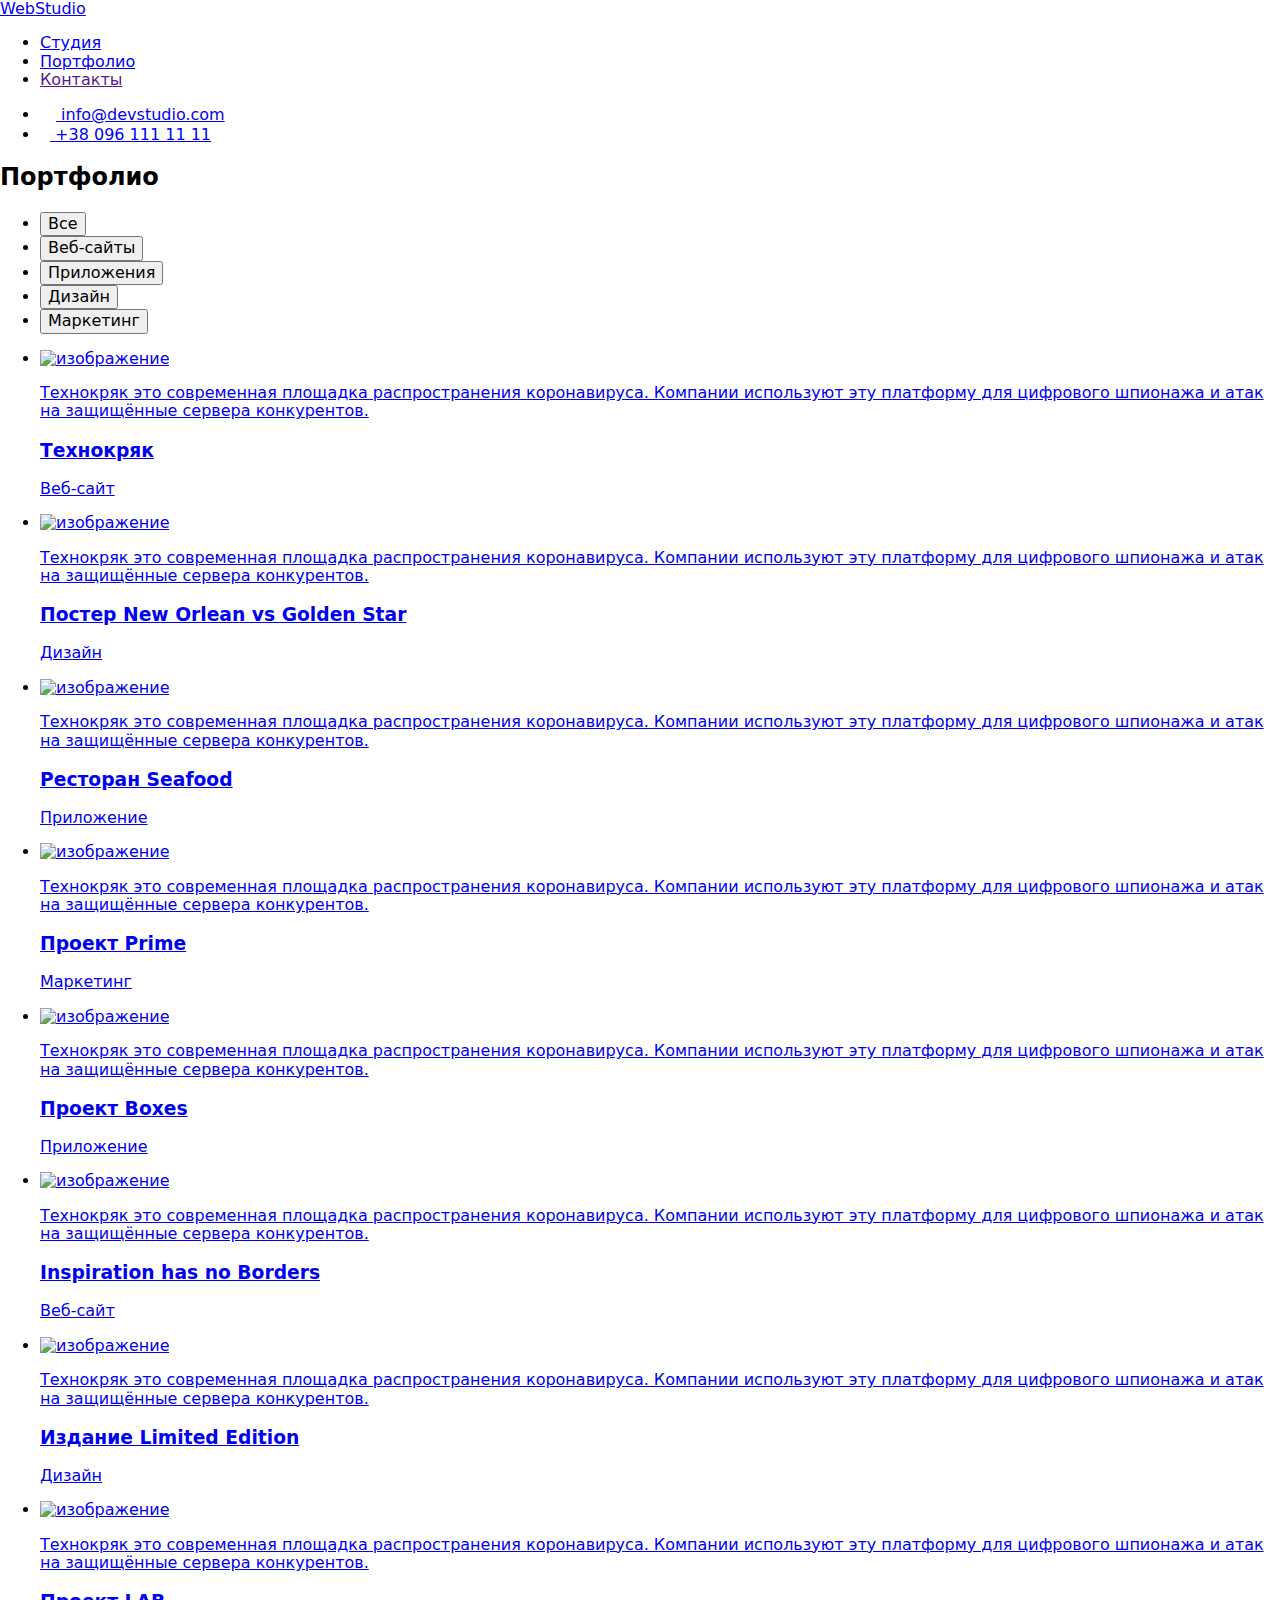
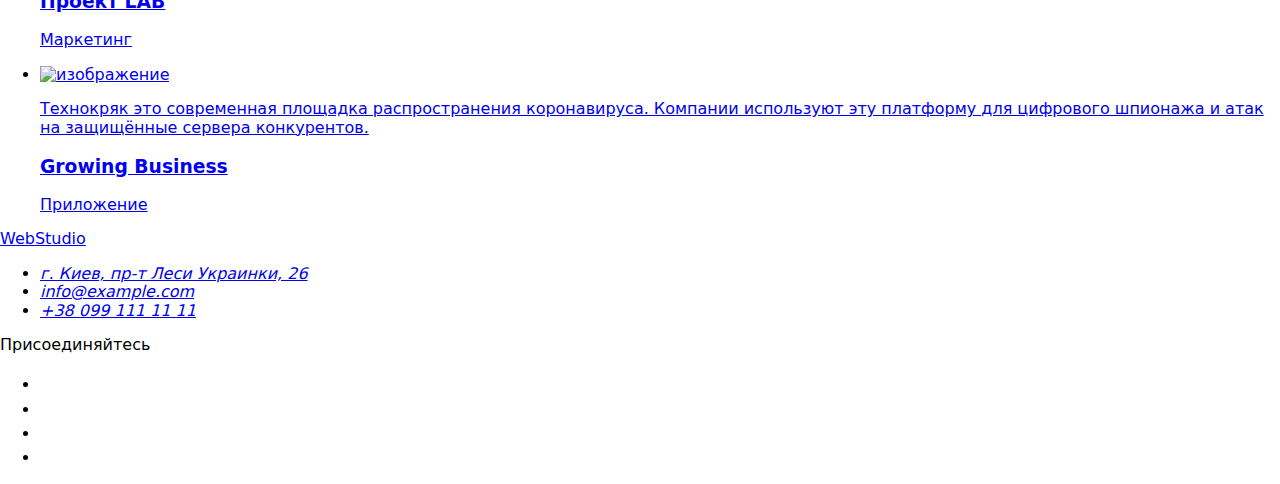
==== portfolio.html @ a1d37b4c "Create portfolio.html" ====
<!DOCTYPE html>
<html lang="ru">

  <head>
    <meta charset="UTF-8">
    <meta http-equiv="X-UA-Compatible" content="IE=Edge">
    <meta name="viewport" content="width=device-width, initial-scale=1.0">
    <title>Web Studio</title>
    <link rel="preconnect" href="https://fonts.googleapis.com">
    <link rel="preconnect" href="https://fonts.gstatic.com" crossorigin>
    <link href="https://fonts.googleapis.com/css2?family=Raleway:wght@700&family=Roboto:wght@400;500;700;900&display=swap" rel="stylesheet">
    <link rel="stylesheet" href="https://cdnjs.cloudflare.com/ajax/libs/modern-normalize/1.1.0/modern-normalize.min.css"/>
    <link rel="stylesheet" href="./css/styles.css"/>
  </head>

  <body>

    <!-- шапка сайта -->
    <header>
      <div class="container nav-header">
        <!-- навигация -->
        <nav class="nav">
          <a href="./index.html" class="logo">Web<span class="studio-header">Studio</span></a>
          <ul class="site-nav list">
            <li>
              <a href="./index.html" class="site-nav-item link">Студия</a>
            </li>
            <li class="nav-portfolio">
              <a href="./portfolio.html" class="site-nav-item link current">Портфолио</a>
            </li>
            <li>
              <a href="" class="site-nav-item link">Контакты</a>
            </li>
          </ul>
        </nav>
    
        <!-- контакты в шапке -->
        <ul class="contacts list">
          <li lang="en">
            <a href="mailto:info@devstudio.com" class="link mail">
              <svg class="icon-envelope" width="16" height="12">
                <use href="./images/icons.svg#icon-envelope"></use>
              </svg>
              <span>info@devstudio.com</span>
            </a>
          </li>
          <li>
            <a href="tel:+380961111111" class="link tel">
              <svg class="icon-smartphone" width="10" height="16">
                <use href="./images/icons.svg#icon-smartphone"></use>
              </svg>
              <span>+38 096 111 11 11</span>
            </a>
          </li>
        </ul>
      </div>
    </header>

    <!-- main container -->
    <main>
      <!-- Портфолио-->
      <section class="portfolio section">
        
        <div class="container filters">
          <!-- заголовок Портфолио будет скрыт-->
          <h2 class="title visually-hidden">Портфолио</h2>
          <!-- навигация по фильтрам -->
          <ul class="list filter-buttons">
            <li class="btn-filter">
              <button type="button" class="button btn-fltr">Все</button>
            </li>
            <li class="btn-filter">
              <button type="button" class="button btn-fltr">Веб-сайты</button>
            </li>
            <li class="btn-filter">
              <button type="button" class="button btn-fltr">Приложения</button>
            </li>
            <li class="btn-filter">
              <button type="button" class="button btn-fltr">Дизайн</button>
            </li>
            <li class="btn-filter">
              <button type="button" class="button btn-fltr">Маркетинг</button>
            </li>
          </ul>
        
          <!--Карточки продуктов компании-->
          <ul class="products list">
            <li class="product-item">
              <a href="#" class="product-link link">
                <div class="card-thumb">
                  <img class="product-img no-gap" src="./images/project-1-opt.jpeg" alt="изображение" width="370">
                  <p class="product-overflow">Технокряк это современная площадка распространения коронавируса. Компании используют эту платформу для цифрового шпионажа и атак на защищённые сервера конкурентов.</p>
                </div>
                <div class="product-description">
                  <h3 class="product-item-name title">Технокряк</h3>
                  <p class="product-item-type">Веб-сайт</p>
                </div>
              </a>
            </li>

            <li class="product-item">
              <a href="#" class="product-link link">
                <div class="card-thumb">
                  <img class="product-img no-gap" src="./images/project-2-opt.jpeg" alt="изображение" width="370">
                  <p class="product-overflow">Технокряк это современная площадка распространения коронавируса. Компании используют эту платформу для цифрового шпионажа и атак на защищённые сервера конкурентов.</p>
                </div>
                <div class="product-description">
                  <h3 class="product-item-name title">Постер New Orlean vs Golden Star</h3>
                  <p class="product-item-type">Дизайн</p>
                </div>
              </a>
            </li>

            <li class="product-item">
              <a href="#" class="product-link link">
                <div class="card-thumb">
                  <img class="product-img no-gap" src="./images/project-3-opt.jpeg" alt="изображение" width="370">
                  <p class="product-overflow">Технокряк это современная площадка распространения коронавируса. Компании используют эту платформу для цифрового шпионажа и атак на защищённые сервера конкурентов.</p>
                </div>
                <div class="product-description">
                  <h3 class="product-item-name title">Ресторан Seafood</h3>
                  <p class="product-item-type">Приложение</p>
                </div>
              </a>
            </li>

            <li class="product-item">
              <a href="#" class="product-link link">
                <div class="card-thumb">
                  <img class="product-img no-gap" src="./images/project-4-opt.jpeg" alt="изображение" width="370">
                  <p class="product-overflow">Технокряк это современная площадка распространения коронавируса. Компании используют эту платформу для цифрового шпионажа и атак на защищённые сервера конкурентов.</p>
                </div>
                <div class="product-description">
                  <h3 class="product-item-name title">Проект Prime</h3>
                  <p class="product-item-type">Маркетинг</p>
                </div>
              </a>
            </li>

            <li class="product-item">
              <a href="#" class="product-link link">
                <div class="card-thumb">
                  <img class="product-img no-gap" src="./images/project-5-opt.jpeg" alt="изображение" width="370">
                  <p class="product-overflow">Технокряк это современная площадка распространения коронавируса. Компании используют эту платформу для цифрового шпионажа и атак на защищённые сервера конкурентов.</p>
                </div>
                <div class="product-description">
                  <h3 class="product-item-name title">Проект Boxes</h3>
                  <p class="product-item-type">Приложение</p>
                </div>
              </a>
            </li>

            <li class="product-item">
              <a href="#" class="product-link link">
                <div class="card-thumb">
                  <img class="product-img no-gap" src="./images/project-6-opt.jpeg" alt="изображение" width="370">
                  <p class="product-overflow">Технокряк это современная площадка распространения коронавируса. Компании используют эту платформу для цифрового шпионажа и атак на защищённые сервера конкурентов.</p>
                </div>
                <div class="product-description">
                  <h3 class="product-item-name title">Inspiration has no Borders</h3>
                  <p class="product-item-type">Веб-сайт</p>
                </div>
              </a>
            </li>

            <li class="product-item">
              <a href="#" class="product-link link"><div class="card-thumb">
                <img class="product-img no-gap" src="./images/project-7-opt.jpeg" alt="изображение" width="370">
                <p class="product-overflow">Технокряк это современная площадка распространения коронавируса. Компании используют эту платформу для цифрового шпионажа и атак на защищённые сервера конкурентов.</p>
              </div>
              <div class="product-description">
                <h3 class="product-item-name title">Издание Limited Edition</h3>
                <p class="product-item-type">Дизайн</p>
              </div></a>
            </li>

            <li class="product-item">
              <a href="#" class="product-link link">
                <div class="card-thumb">
                  <img class="product-img no-gap" src="./images/project-8-opt.jpeg" alt="изображение" width="370">
                  <p class="product-overflow">Технокряк это современная площадка распространения коронавируса. Компании используют эту платформу для цифрового шпионажа и атак на защищённые сервера конкурентов.</p>
                </div>
                <div class="product-description">
                  <h3 class="product-item-name title">Проект LAB</h3>
                  <p class="product-item-type">Маркетинг</p>
                </div>
              </a>
            </li>

            <li class="product-item">
              <a href="#" class="product-link link">
                <div class="card-thumb">
                  <img class="product-img no-gap" src="./images/project-9-opt.jpeg" alt="изображение" width="370">
                  <p class="product-overflow">Технокряк это современная площадка распространения коронавируса. Компании используют эту платформу для цифрового шпионажа и атак на защищённые сервера конкурентов.</p>
                </div>
                <div class="product-description">
                  <h3 class="product-item-name title">Growing Business</h3>
                  <p class="product-item-type">Приложение</p>
                </div>
              </a>
            </li>
          </ul>
        </div>
      </section>
    </main>

    <!-- Футер -->
    <footer class="footer">
      <!-- логотип b адрес компании в футере -->
      <div class="container foot">
        <div class="footer-contacts">
          <a href="./index.html" class="logo ftr">Web<span class="studio-footer">Studio</span></a>
          <address class="address">
            <ul class="list address-content">
              <li class="address-item">
                <a class="address-link" href="https://goo.gl/maps/2N1WNVQ2svkCa77E6" target="_blank"
                  rel="noopener norefferer nofollow">г. Киев, пр-т Леси Украинки, 26</a>
              </li>
              <li class="address-item">
                <a lang="en" href="mailto:info@example.com" class="footer-contact link">info@example.com</a>
              </li>
              <li class="address-item">
                <a href="tel:+380991111111" class="footer-contact link">+38 099 111 11 11</a>
              </li>
            </ul>
          </address>
        </div>
        <div class="join">
          <p class="join-btn">Присоединяйтесь</p>
          <div class="interactive">
            <ul class="list social-links">
              <li class="social-link">
                <a href="#" class="link social ft">
                  <svg class="icon-social" width="20" height="20">
                    <use href="./images/icons.svg#icon-instagram"></use>
                  </svg>
                </a>
              </li>
              <li class="social-link">
                <a href="#" class="link social ft">
                  <svg class="icon-social" width="20" height="20">
                    <use href="./images/icons.svg#icon-twitter"></use>
                  </svg>
                </a>
              </li>
              <li class="social-link">
                <a href="#" class="link social ft">
                  <svg class="icon-social" width="20" height="20">
                    <use href="./images/icons.svg#icon-facebook"></use>
                  </svg>
                </a>
              </li>
              <li class="social-link">
                <a href="#" class="link social ft">
                  <svg class="icon-social" width="20" height="20">
                    <use href="./images/icons.svg#icon-linkedin"></use>
                  </svg>
                </a>
              </li>
            </ul>
          </div>
        </div>
      </div>
    </footer>
  </body>
</html>
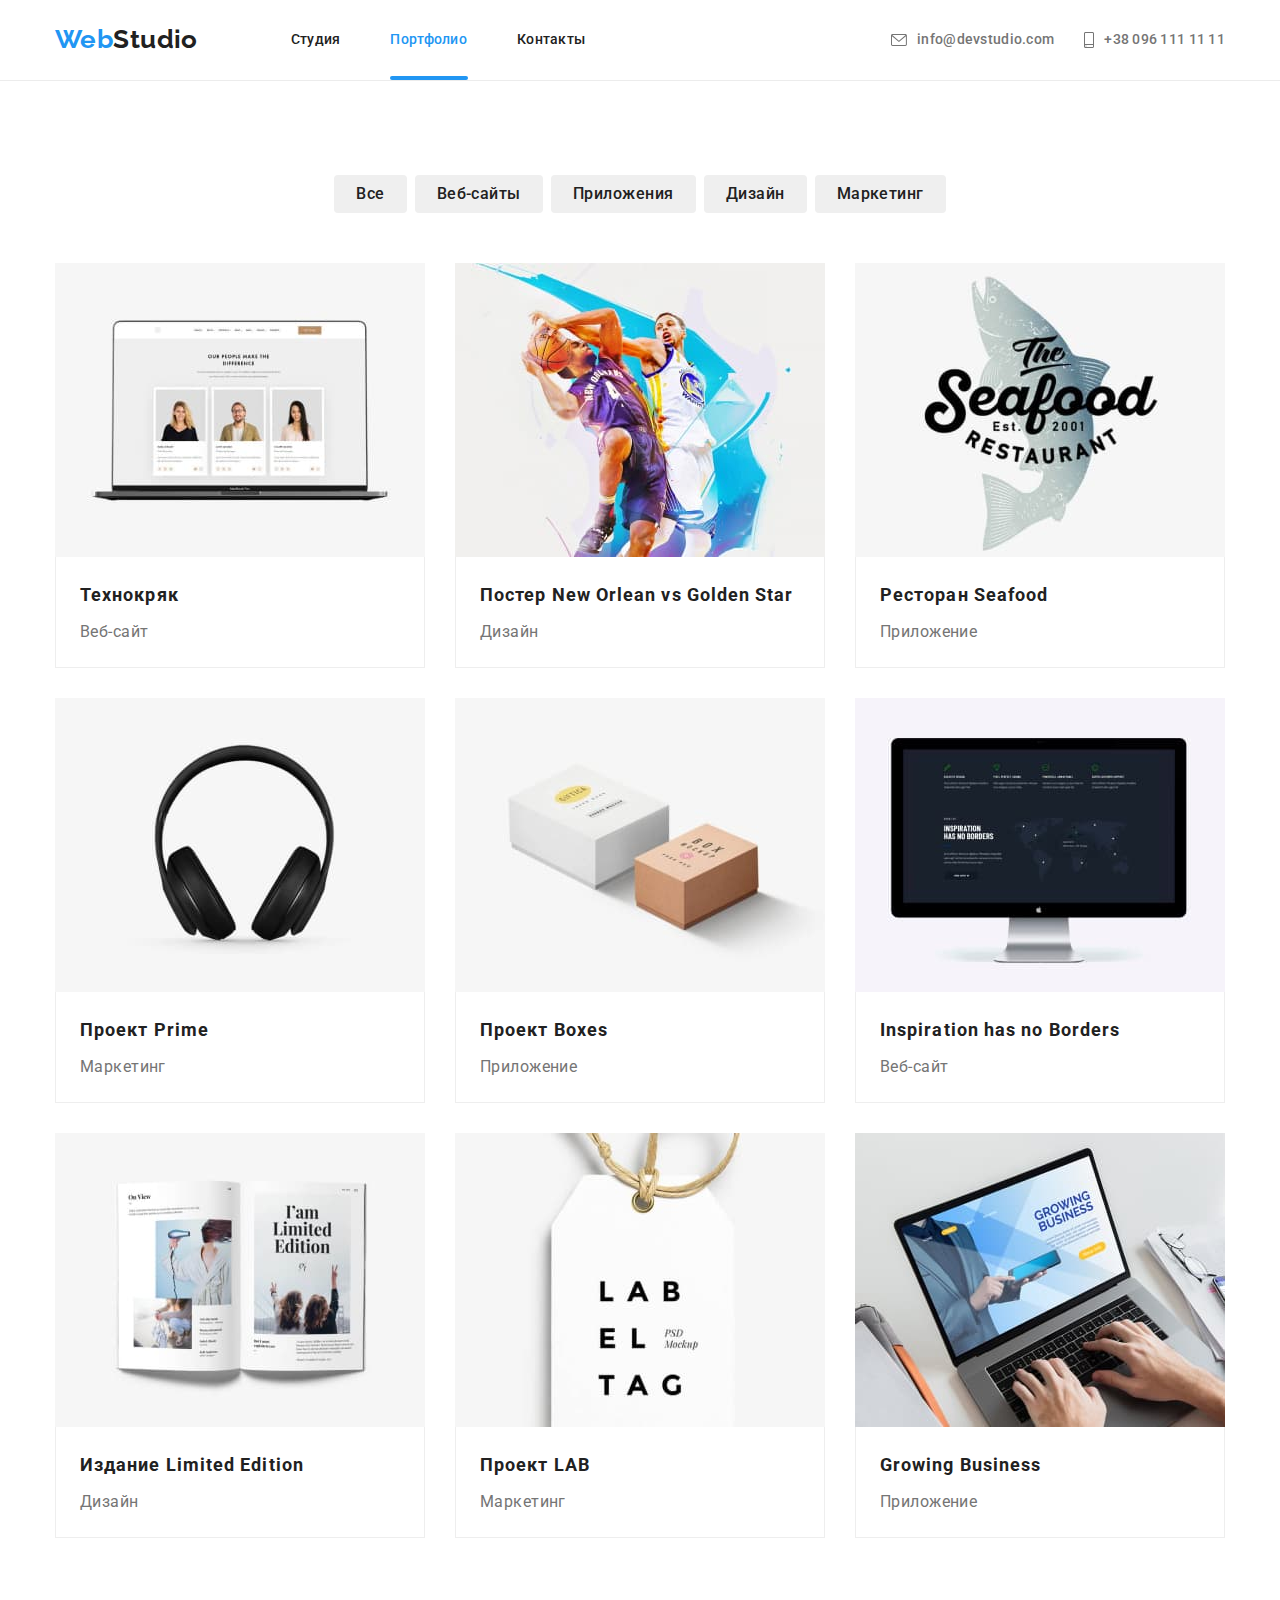
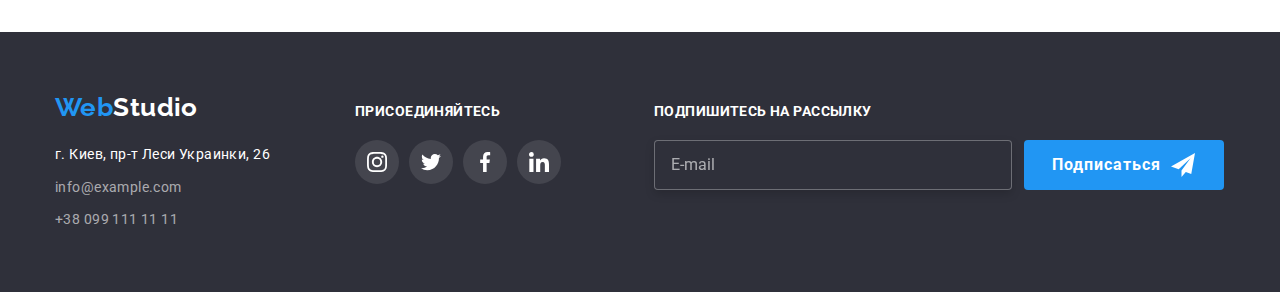
==== commit b93d3199: "Adds input styles in footer" ====
--- a/portfolio.html
+++ b/portfolio.html
@@ -260,6 +260,18 @@
             </ul>
           </div>
         </div>
+        <div class="send">
+          <p class="send-label">Подпишитесь на рассылку</p>
+          <div class="send-box">
+            <input type="email" class="send-input" placeholder="E-mail">
+            <button type="submit" class="button sent">
+              <span class="send-losung">Подписаться</span>
+              <svg class="icon-send" width="24" height="24">
+                <use href="./images/icons.svg#icon-icon-send-opt"></use>
+              </svg>
+            </button>
+          </div>
+        </div>
       </div>
     </footer>
   </body>
--- a/css/styles.css
+++ b/css/styles.css
@@ -0,0 +1,829 @@
+/* цвет фона #FFFFFF;
+вторичный цвет фона #F5F4FA;
+третичный цвет фона #2F303A;
+основной цвет текста #757575;
+вторичный цвет текста (заголовки) #212121;
+цвет эффектов  #2196F3;
+цвет заливки иконок соцсетей #AFB1B8;
+цвет фон модалки background: rgba(0, 0, 0, 0.2);
+ */
+:root {
+	--primary-text-color: #757575;
+	--secondary-text-color: #212121;
+	--secondary-background-color: #F5F4FA;
+	--tertiary-background-color: #2F303A;
+	--conditions-color: #2196F3;
+	--conditions-subcolor: #FFFFFF;
+	--social-link-fill: #AFB1B8;
+	--social-link-subfill: #FFFFFF;
+	--modal-background-color: rgba(0, 0, 0, 0.2);
+}
+
+body {
+	font-family: Roboto, sans-serif;
+	font-size: 14px;
+	line-height: 1.7;
+	letter-spacing: 0.03em;
+	color: #757575;
+	background-color: #FFFFFF;
+    
+}
+
+p {
+	margin-top: 0;
+	margin-bottom: 0;
+}
+
+.section {
+	padding-top: 94px;
+	padding-bottom: 94px;
+}
+
+
+
+.container {
+	width: 1200px;
+	padding-left: 15px;
+	padding-right: 15px;
+	margin: 0 auto;
+}
+
+.link {
+	text-decoration: none;
+	font-style:normal;
+	color: var(--primary-text-color);
+}
+
+
+.button {
+	display: inline-block;
+	border: none;
+	border-radius: 4px;
+	cursor: pointer;
+	font-family: inherit;
+	padding: 0;
+	color: var(--secondary-text-color);
+}
+
+.button:hover,
+.button:focus {
+	color: var(--conditions-subcolor);
+	background-color: var(--conditions-color);
+}
+
+.title {
+	color: var(--secondary-text-color);
+	margin-top: 0;
+	margin-bottom: 0;
+}
+
+.list {
+	list-style: none;
+	margin: 0;
+	padding: 0;
+}
+
+.no-gap {
+	display: block;
+	max-width: 100%;
+	height: auto;
+}
+
+/* шапка */
+
+header {
+	border-bottom: 1px solid #ECECEC;
+}
+
+.container.nav-header {
+	display: flex;
+	align-items: center;
+}
+
+.nav {
+	display: flex;
+	margin-right: auto;
+}
+
+.logo {
+	display: block;
+	padding-top: 24px;
+	padding-bottom: 25px;
+	margin-right: 93px;
+
+	color: var(--conditions-color);
+	text-decoration: none;
+	font-family: Raleway;
+	font-weight: bold;
+	font-size: 26px;
+	line-height: 1.19;
+	
+	cursor: default;
+}
+
+.studio-header {
+	color: var(--secondary-text-color);
+}
+
+.site-nav.list {
+	display: flex;
+}
+
+.site-nav > li:not(:last-child){
+	margin-right: 50px;
+}
+
+.site-nav-item {
+	display: block;
+	padding-top: 32px;
+	padding-bottom: 32px;
+	
+	color: var(--secondary-text-color);
+	font-weight: 500;
+	line-height: 1.14;
+	letter-spacing: 0.02em;
+}
+
+.site-nav-item.current {
+	color: var(--conditions-color);
+}
+
+
+.site-nav-item.link:hover,
+.site-nav-item.link:focus {
+	color: var(--conditions-color);
+}
+
+.nav-studio {
+	position: relative;
+}
+
+.nav-studio .current::after {
+	content: '';
+	display: block;
+	position: absolute;
+	left: 0;
+	top: 76px;
+
+	width: 48px;
+	height: 4px;
+
+	background: #2196F3;
+	border-radius: 2px;
+}
+
+.nav-portfolio {
+	position: relative;
+}
+
+.nav-portfolio .current::after {
+	content: '';
+	display: block;
+	position: absolute;
+	left: 0;
+	top: 76px;
+
+	width: 78px;
+	height: 4px;
+
+	background: #2196F3;
+	border-radius: 2px;
+}
+
+.contacts {
+	display: flex;
+	padding-top: 32px;
+	padding-bottom: 32px;
+
+	font-weight: 500;
+	line-height: 1.1;
+	letter-spacing: 0.02em;
+}
+
+.contacts > li:not(:last-child){
+	margin-right: 30px;
+}
+
+.link.mail,
+.link.tel {
+	display: flex;
+	align-items: center;
+}
+
+.link.mail:hover,
+.link.tel:hover,
+.link.mail:focus,
+.link.tel:focus{
+	color: var(--conditions-color);
+}
+
+.icon-envelope,
+.icon-smartphone {
+	margin-right: 10px;
+	
+	fill: currentColor;
+}
+
+
+/* main */
+
+/* hero */
+
+
+.hero.section {
+	max-width: 1600px;
+	min-height: 600px;
+	margin-left: auto;
+	margin-right: auto;
+	padding-top: 200px;
+	padding-bottom: 200px;
+	
+	text-align: center;
+	
+	background-color: #C4C4C4;
+	background-image: linear-gradient(to right, rgba(47, 48, 58, 0.4), rgba(47, 48, 58, 0.4)), url('../images/hero-img-opt.jpeg');	
+	background-size: cover;
+	background-position: center;
+	background-repeat: no-repeat;
+}
+
+.btn-hero {
+	padding: 10px 32px;
+	
+	font-weight: 700;
+	font-size: 16px;
+	line-height: 1.87;
+	letter-spacing: 0.06em;
+
+	color: var(--conditions-subcolor); 
+	background-color: var(--conditions-color);
+	
+	transition: color 250ms cubic-bezier(0.4, 0, 0.2, 1), background-color 250ms cubic-bezier(0.4, 0, 0.2, 1), box-shadow 250ms cubic-bezier(0.4, 0, 0.2, 1);
+}
+
+.button.btn-hero:hover,
+.button.btn-hero:focus {
+	background-color: #188CE8;
+	box-shadow: 0px 4px 4px rgba(0, 0, 0, 0.15);
+}
+
+.title-hero {
+	margin-top: 0;
+	margin-bottom: 30px;
+
+	color: var(--conditions-subcolor);
+	font-weight: 900;
+	font-size: 44px;
+	line-height: 1.4;
+	letter-spacing: 0.06em;
+	text-transform: uppercase;
+	
+}
+
+/* features */
+
+.our-features.section {
+	padding-bottom: 0;
+}
+
+
+.visually-hidden {
+	position: absolute;
+	white-space: nowrap;
+	width: 1px;
+	height: 1px;
+	overflow: hidden;
+	border: 0;
+	padding: 0;
+	clip: rect(0 0 0 0);
+	clip-path: inset(50%);
+	margin: -1px;
+}
+
+.features {
+	display: flex;
+}
+
+.feature-item.title {
+	margin-bottom: 10px;
+}
+
+.feature-card:not(:last-child){
+	margin-right: 30px;
+}
+
+.feature-card {
+	flex-basis: calc(100%/4);
+}
+
+.feature-icon {
+	display: flex;
+	justify-content: center;
+	align-items: center;
+
+	width: 270px;
+	height: 120px;
+	margin-bottom: 30px;
+
+	border-radius: 4px;
+	background-color: var(--secondary-background-color);
+} 
+
+.feature-item {
+	font-size: 14px;
+	line-height: 1.14;
+	text-transform: uppercase;
+}
+
+.feature-item-description {
+	line-height: 1.71;
+	font-weight: 400;
+}
+
+/* occupation and team */
+
+.occupation.title,
+.our-team.title,
+.clients.title {
+	margin-bottom: 50px;
+	
+	font-size: 36px;
+	line-height: 1.17;
+}
+
+.container.occupations, 
+.container.team-cards,
+.container.clients {
+	text-align: center;
+}
+
+.occup-imgs {
+	display: flex;
+}
+
+.occup-img:not(:last-child){
+	margin-right: 30px;
+}
+
+.occup-img {
+position: relative;
+
+	flex-basis: calc(100%/3);
+	text-align: center;
+}
+
+.occup-description {
+	position: absolute;
+	bottom: 0;
+	width:100%;
+	min-height: 70px;
+
+	display: flex;
+	justify-content: center;
+	align-items: center;
+
+	font-weight: bold;
+	font-size: 14px;
+	line-height: 1.14;
+	letter-spacing: 0.03em;
+	text-transform: uppercase;
+
+	background-color: rgba(47, 48, 58, 0.8);
+	color: var(--conditions-subcolor);
+}
+
+.team {
+	background-color: var(--secondary-background-color);
+}
+
+.team-members {
+	display: flex;
+}
+
+.team-member:not(:last-child){
+	margin-right: 30px;
+}
+
+.team-member {
+	background: var(--conditions-subcolor);
+	box-shadow: 0px 1px 3px rgba(0, 0, 0, 0.12), 0px 1px 1px rgba(0, 0, 0, 0.14), 0px 2px 1px rgba(0, 0, 0, 0.2);
+	border-radius: 0px 0px 4px 4px;
+}
+
+.member-description {
+	padding-top: 30px;
+	padding-bottom: 30px;	
+}
+
+.team-member-name {
+	font-weight: 500;
+	font-size: 16px;
+	line-height: 1.19;
+	text-align: center;
+	margin-bottom: 10px;
+}
+
+.team-member-area {
+	line-height: 1.19;
+	text-align: center;
+	margin-bottom: 16px;
+}
+
+.social-links {
+	display: flex;
+	justify-content: center;
+	align-items: center;
+}
+
+.social-link {
+	display: flex;
+}
+
+.social-link:not(:last-child) {
+	margin-right: 10px;
+}
+
+.link.social {
+	display: flex;
+	justify-content: center;
+	align-items: center;
+	width: 44px;
+	height: 44px;
+	border-radius: 50%;
+
+	color: var(--social-link-fill);
+
+	transition: background-color 250ms cubic-bezier(0.4, 0, 0.2, 1), color 250ms cubic-bezier(0.4, 0, 0.2, 1);
+}
+
+.link.social:hover,
+.link.social:focus {
+	background-color: var(--conditions-color);
+	color: var(--social-link-subfill);
+}
+
+.icon-social {
+	fill: currentColor;
+}
+
+
+/* clients */
+
+
+.list.clients-icons {
+	display: flex;
+	justify-content: center;
+	align-items: center;
+}
+
+.client {
+	display: flex;
+	justify-content: center;
+	align-items: center;
+
+	box-sizing: border-box;
+	width: 170px;
+	height: 92px;
+}
+
+.client:not(:last-child) {
+	margin-right: 30px;
+}
+
+.link.client-link {
+	display: flex;
+	padding: 16px 32px;
+	
+	color: var(--social-link-fill);
+	border: 1px solid #AFB1B8;
+	border-radius: 4px;
+	
+	transition: border-color 250ms cubic-bezier(0.4, 0, 0.2, 1), color 250ms cubic-bezier(0.4, 0, 0.2, 1);
+}
+
+.link.client-link:hover,
+.link.client-link:focus {
+	color: var(--conditions-color);
+	border-color: var(--conditions-color);
+}
+
+.client .icon-client {
+	fill: currentColor;
+}
+
+
+
+/* main portfolio*/
+
+/* filters (код скрытия заголовка в features) */
+
+.list.filter-buttons {
+	margin-bottom: 50px;
+}
+
+.filter-buttons {
+	display: flex;
+	justify-content: center;
+}
+
+.btn-filter:not(:last-child){
+	margin-right: 8px;
+}
+
+.btn-fltr {
+	padding: 6px 22px;
+	
+	font-weight: 500;
+	font-size: 16px;
+	line-height: 1.63;
+	letter-spacing: 0.03em;
+
+
+	transition: background-color 250ms cubic-bezier(0.4, 0, 0.2, 1), box-shadow 250ms cubic-bezier(0.4, 0, 0.2, 1);
+}
+
+.btn-fltr:hover,
+.btn-fltr:focus {
+	box-shadow: 0px 3px 1px rgba(0, 0, 0, 0.1), 0px 1px 2px rgba(0, 0, 0, 0.08), 0px 2px 2px rgba(0, 0, 0, 0.12);
+}
+
+/* grid */
+
+.products.list {
+	display: flex;
+	flex-wrap: wrap;
+	margin-top: -30px;
+	margin-right: -30px;
+}
+
+.product-item {
+	flex-basis: calc(100%/3-30px);
+	margin-top: 30px;
+	margin-right: 30px;
+
+	border-bottom: 1px solid #EEEEEE;
+	background: #FFFFFF;
+}
+
+.product-link.link {
+	display: block;
+
+	transition: box-shadow 250ms cubic-bezier(0.4, 0, 0.2, 1);
+}
+
+.product-link:hover,
+.product-link:focus {
+	box-shadow: 0px 1px 1px rgba(0, 0, 0, 0.12), 0px 4px 4px rgba(0, 0, 0, 0.06), 1px 4px 6px rgba(0, 0, 0, 0.16);
+}
+
+.product-item-name {
+	margin-bottom: 4px;
+	
+	font-size: 18px;
+	line-height: 2;
+	letter-spacing: 0.06em;
+}
+
+.product-item-type {
+	font-size: 16px;
+	line-height: 1.87;
+}
+
+.product-description {
+	padding: 20px 24px;
+	
+	border-right: 1px solid #EEEEEE;
+	border-left: 1px solid #EEEEEE;	
+}
+
+.card-thumb {
+	position: relative;
+	overflow: hidden;
+
+}
+
+.product-overflow {
+	position: absolute;
+	top: 0;
+	left: 0;
+	padding: 63px 24px;
+	text-align: left;
+	width: 100%;
+	height: 100%;
+
+	font-size: 18px;
+	line-height: 1.56;
+	letter-spacing: 0.03em;
+	color: var(--social-link-subfill);
+
+	background: rgba(33, 150, 243, 0.9);
+	transform: translateY(101%);
+
+	transition: transform 250ms cubic-bezier(0.4, 0, 0.2, 1);
+}
+
+.product-link:hover .product-overflow,
+.product-link:focus .product-overflow{
+	transform: translateY(0);
+}
+
+/* footer */
+
+.container.foot {
+	display: flex;
+}
+
+.footer {
+	padding-top: 60px;
+	padding-bottom: 60px;
+	
+	background-color: var(--tertiary-background-color);
+}
+
+.footer-contacts {
+	margin-right: 85px;
+}
+
+.studio-footer {
+	color: var(--conditions-subcolor);
+}
+
+.logo.ftr {
+	margin-top: 0;
+	margin-right: 0;
+	margin-bottom: 20px;
+	padding: 0;
+}
+
+.address-item:not(:last-child){
+	margin-bottom: 9px;
+}
+
+.footer-contact {
+	color: rgba(255, 255, 255, 0.6);
+}
+
+.address-link {
+	text-decoration: none;
+	font-style: normal;
+	color: var(--conditions-subcolor);
+}
+
+.join {
+	display: flex;
+	flex-direction: column;
+	padding-top: 12px;
+	margin-right: 93px;
+}
+
+.join-btn,
+.send-label {
+	margin-bottom: 20px;
+
+	font-weight: 700;
+	font-size: 14px;
+	line-height: 1.14;
+	letter-spacing: 0.03em;
+	text-transform: uppercase;
+
+	color: var(--conditions-subcolor);
+}
+
+.link.social.ft:hover,
+.link.social.ft:focus {
+	background-color: var(--conditions-color);
+	color: var(--social-link-subfill);
+}
+
+.link.social.ft {
+	color: var(--social-link-subfill);
+	background: rgba(255, 255, 255, 0.1);
+}
+
+.send {
+	display: flex;
+	flex-direction: column;
+	padding-top: 12px;
+}
+
+.send-input {
+	width: 358px;
+	height: 50px;
+	margin-right: 12px;
+	padding-top: 15px;
+	padding-bottom: 15px;
+	padding-left: 16px;
+
+	font-size: 16px;
+	line-height: 1.25;
+	color: rgba(255, 255, 255, 0.6);
+
+	background-color: var(--tertiary-background-color);
+
+	border: 1px solid rgba(255, 255, 255, 0.3);
+	box-sizing: border-box;
+	filter: drop-shadow(0px 4px 4px rgba(0, 0, 0, 0.15));
+	border-radius: 4px;
+	outline: none;
+}
+
+.send-input::placeholder {
+	color: rgba(255, 255, 255, 0.6);
+}
+
+.send-box {
+	display: flex;
+}
+
+.button.sent {
+	width: 200px;
+	height: 50px;
+
+	display: flex;
+	align-items: center;
+	padding: 10px 28px;
+	
+	font-weight: 700;
+	font-size: 16px;
+	line-height: 1.87;
+	letter-spacing: 0.06em;
+
+	background-color: var(--conditions-color);
+	
+	transition: color 250ms cubic-bezier(0.4, 0, 0.2, 1), background-color 250ms cubic-bezier(0.4, 0, 0.2, 1), box-shadow 250ms cubic-bezier(0.4, 0, 0.2, 1);
+}
+
+.button.sent:hover,
+.button.sent:focus {
+	background-color: #188CE8;
+	box-shadow: 0px 4px 4px rgba(0, 0, 0, 0.15);
+}
+
+.icon-send {
+	fill: var(--social-link-subfill);
+}
+
+.send-losung {
+	margin-right: 10px;
+	
+	font-weight: 700;
+	font-size: 16px;
+	line-height: 1.88;
+	letter-spacing: 0.06em;
+
+	color: var(--conditions-subcolor);
+}
+
+/* Модальное окно */
+
+.backdrop {
+	position: fixed;
+	top: 0;
+	left: 0;
+	width: 100%;
+	height: 100%;
+
+	background-color: var(--modal-background-color);
+
+	opacity: 1;
+	transition: opacity 250ms cubic-bezier(0.4, 0, 0.2, 1);
+}
+
+.backdrop.is-hidden .modal {
+	transform: translate(-50%, -50%) scale(0.5);
+}
+
+.modal {
+	position: absolute;
+	display: flex;
+	justify-content: flex-end;
+	align-items: flex-start;
+	padding: 8px;
+	width: 528px;
+	height: 581px;
+	left: 50%;
+	top: 50%;
+	transform: translate(-50%, -50%) scale(1);
+
+	background: #FFFFFF;
+	box-shadow: 0px 1px 3px rgba(0, 0, 0, 0.12), 0px 1px 1px rgba(0, 0, 0, 0.14), 0px 2px 1px rgba(0, 0, 0, 0.2);
+	border-radius: 4px;
+}
+
+
+.backdrop.is-hidden {
+	opacity: 0;
+	pointer-events: none;
+}
+
+.button.close {
+	display: flex;
+	justify-content: center;
+	align-items: center;
+	width: 30px;
+	height: 30px;
+	padding: 0;
+	
+	background: #FFFFFF;
+	border: 1px solid rgba(0, 0, 0, 0.1);border-radius: 50%;
+}
